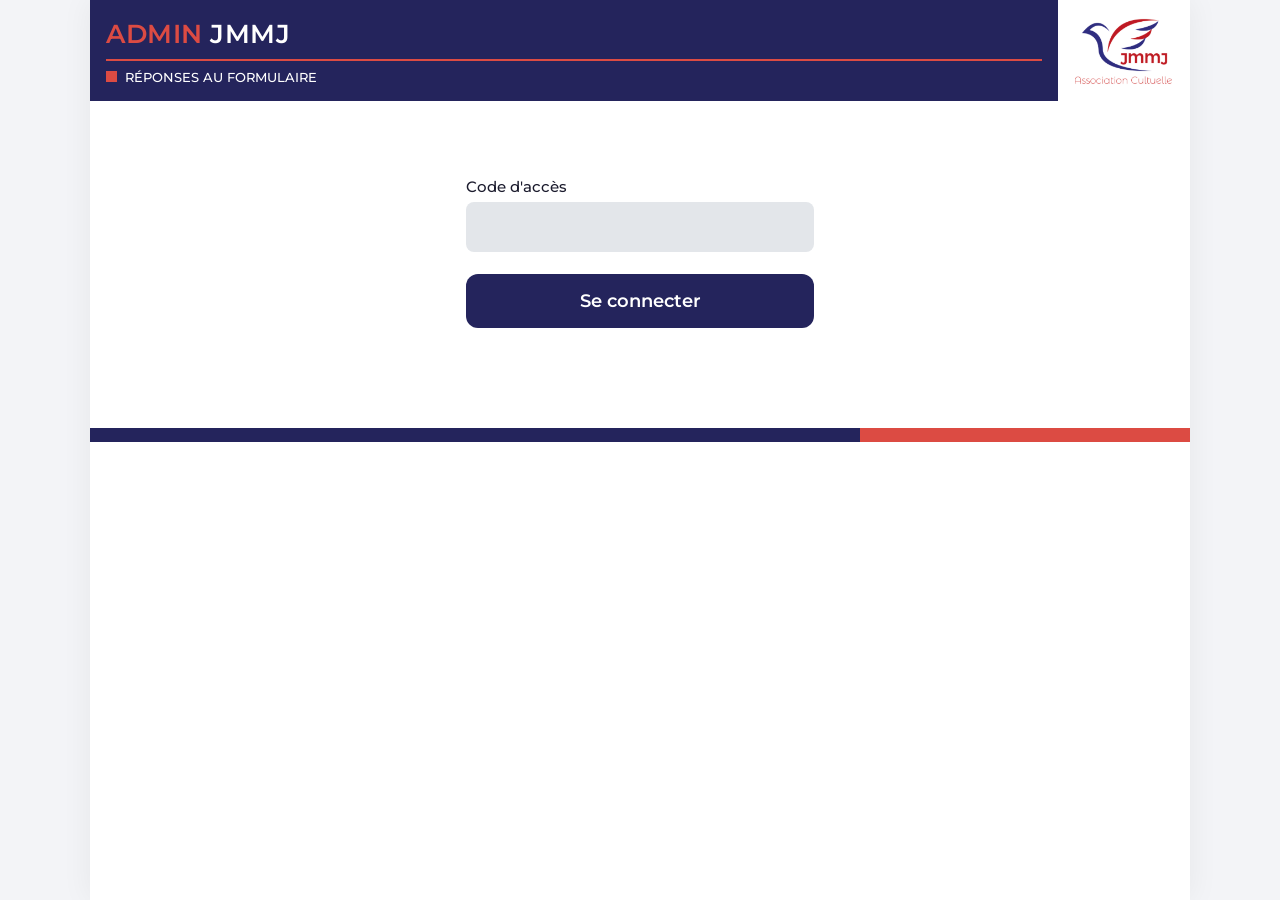
==== admin.html @ ebc32734 "Formulaire mobile, interface admin, export CSV et synchro Google Sheets Co-Authored-By: Claude Opus " ====
<!doctype html>
<html lang="fr">
<head>
  <meta charset="utf-8">
  <meta name="viewport" content="width=device-width, initial-scale=1, viewport-fit=cover">
  <meta name="theme-color" content="#24245c">
  <meta name="robots" content="noindex">
  <title>Admin JMMJ</title>
  <link rel="icon" href="assets/logo.png">
  <link rel="preconnect" href="https://fonts.googleapis.com">
  <link rel="preconnect" href="https://fonts.gstatic.com" crossorigin>
  <link href="https://fonts.googleapis.com/css2?family=Montserrat:wght@400;500;600&display=swap" rel="stylesheet">
  <link rel="stylesheet" href="assets/style.css">
  <style>
    .page { max-width: 1100px; }
    .wrap { padding: 18px 16px 32px; }
    .login { max-width: 380px; margin: 40px auto; }
    .toolbar { display: flex; flex-wrap: wrap; gap: 10px; align-items: center; margin-bottom: 14px; }
    .toolbar input { flex: 1 1 220px; }
    .toolbar .btn { width: auto; margin: 0; padding: 12px 18px; font-size: 15px; }
    .stats { display: grid; grid-template-columns: repeat(auto-fit, minmax(140px, 1fr)); gap: 10px; margin-bottom: 18px; }
    .stat { background: var(--bg); border-radius: 10px; padding: 12px 14px; }
    .stat b { display: block; font-size: 24px; color: var(--navy); }
    .stat span { font-size: 13px; color: var(--muted); }
    .list { display: grid; gap: 10px; }
    .card { border: 1px solid var(--grey); border-radius: 10px; padding: 14px; font-size: 14px; line-height: 1.5; }
    .card-head { display: flex; justify-content: space-between; gap: 10px; align-items: baseline; flex-wrap: wrap; }
    .card-head b { font-size: 16px; }
    .card-head time { color: var(--muted); font-size: 12px; }
    .card a { color: var(--navy); }
    .tags { display: flex; flex-wrap: wrap; gap: 6px; margin-top: 6px; }
    .tag { background: #ececf6; color: var(--navy); border-radius: 999px; padding: 2px 10px; font-size: 12px; }
    .tag.red { background: #fde9e7; color: #a3271f; }
    .pill { font-weight: 600; font-size: 12px; padding: 2px 8px; border-radius: 6px; }
    .pill.yes { background: #e3f4ea; color: var(--ok); }
    .pill.no { background: var(--grey); color: var(--muted); }
    .del { background: none; border: 0; color: var(--muted); font: inherit; font-size: 12px; text-decoration: underline; cursor: pointer; padding: 0; margin-top: 8px; }
    .empty { text-align: center; color: var(--muted); padding: 40px 0; }
    .label-sm { font-size: 12px; color: var(--muted); }
  </style>
</head>
<body>
<div class="page">
  <header class="header">
    <div class="header-title">
      <h1><span class="red">ADMIN</span> JMMJ</h1>
      <div class="rule"></div>
      <div class="sub"><span class="square"></span>Réponses au formulaire</div>
    </div>
    <div class="header-logo"><img src="assets/logo.png" alt="JMMJ Association Culturelle"></div>
  </header>

  <div class="wrap">
    <form class="login" id="login">
      <div class="field">
        <label for="code">Code d'accès</label>
        <input type="password" id="code" autocomplete="current-password" autocapitalize="characters" required>
      </div>
      <div class="error-box" id="login-error"></div>
      <button class="btn" type="submit" id="login-btn">Se connecter</button>
    </form>

    <div id="app" hidden>
      <div class="stats" id="stats"></div>
      <div class="toolbar">
        <input type="search" id="search" placeholder="Rechercher (nom, tél, e-mail)…">
        <button class="btn" type="button" id="csv">Exporter CSV</button>
        <button class="btn secondary" type="button" id="refresh">Actualiser</button>
        <button class="btn secondary" type="button" id="logout">Déconnexion</button>
      </div>
      <div class="list" id="list"></div>
    </div>
  </div>
  <div class="footer-band"></div>
</div>

<script src="config.js"></script>
<script>
const LABELS = {
  cours_hebdo: "Cours hebdomadaires",
  arabe_intensif: "Arabe intensif / CPF / Démetrias",
  coran_tajwid: "Coran / Tajwid / Nouraniya",
  cours_en_ligne: "Cours en ligne",
};
const KEY = "jmmj_admin_code";
const $ = (id) => document.getElementById(id);
let rows = [];

function storage(action, value) {
  try {
    if (action === "get") return sessionStorage.getItem(KEY);
    if (action === "set") sessionStorage.setItem(KEY, value);
    if (action === "del") sessionStorage.removeItem(KEY);
  } catch (_) { return null; }
}

async function rpc(fn, body) {
  const { supabaseUrl, supabaseKey } = window.JMMJ_CONFIG;
  const res = await fetch(`${supabaseUrl}/rest/v1/rpc/${fn}`, {
    method: "POST",
    headers: { "Content-Type": "application/json", apikey: supabaseKey },
    body: JSON.stringify(body),
  });
  const text = await res.text();
  if (!res.ok) {
    const err = new Error(text);
    err.badCode = text.includes("code_invalide");
    throw err;
  }
  return text ? JSON.parse(text) : null;
}

const esc = (s) => String(s ?? "").replace(/[&<>"']/g, (c) => ({ "&": "&amp;", "<": "&lt;", ">": "&gt;", '"': "&quot;", "'": "&#39;" }[c]));
const fmtDate = (iso) => new Date(iso).toLocaleString("fr-FR", { dateStyle: "short", timeStyle: "short" });
const fmtBirth = (d) => (d ? d.split("-").reverse().join("/") : "");
const labels = (arr) => (arr || []).map((v) => LABELS[v] || v);

async function load(code) {
  rows = await rpc("jmmj_admin_list", { p_code: code });
  render();
}

function render() {
  const q = $("search").value.trim().toLowerCase();
  const shown = rows.filter((r) => !q || [r.nom_prenom, r.telephone, r.email].join(" ").toLowerCase().includes(q));

  const count = (group, key) => rows.filter((r) => r[group].includes(key)).length;
  $("stats").innerHTML = [
    [rows.length, "réponses"],
    [rows.filter((r) => r.recontact).length, "à recontacter"],
    ...Object.keys(LABELS).map((k) => [count("pour_vous", k) + count("pour_proches", k), LABELS[k]]),
  ].map(([n, l]) => `<div class="stat"><b>${n}</b><span>${esc(l)}</span></div>`).join("");

  if (!shown.length) {
    $("list").innerHTML = `<div class="empty">${rows.length ? "Aucun résultat." : "Aucune réponse pour l'instant."}</div>`;
    return;
  }
  $("list").innerHTML = shown.map((r) => `
    <div class="card">
      <div class="card-head">
        <b>${esc(r.nom_prenom)}</b>
        <span class="pill ${r.recontact ? "yes" : "no"}">${r.recontact ? "À recontacter" : "Ne pas recontacter"}</span>
      </div>
      <time>${fmtDate(r.created_at)}</time>
      <div>
        ${r.telephone ? `📞 <a href="tel:${esc(r.telephone)}">${esc(r.telephone)}</a>` : ""}
        ${r.telephone && r.email ? " · " : ""}
        ${r.email ? `✉️ <a href="mailto:${esc(r.email)}">${esc(r.email)}</a>` : ""}
        ${r.date_naissance ? ` · né(e) le ${fmtBirth(r.date_naissance)}` : ""}
      </div>
      ${r.pour_vous.length ? `<div class="label-sm" style="margin-top:6px">Pour soi</div><div class="tags">${labels(r.pour_vous).map((l) => `<span class="tag">${esc(l)}</span>`).join("")}</div>` : ""}
      ${r.pour_proches.length ? `<div class="label-sm" style="margin-top:6px">Pour ses proches</div><div class="tags">${labels(r.pour_proches).map((l) => `<span class="tag red">${esc(l)}</span>`).join("")}</div>` : ""}
      <button class="del" data-id="${esc(r.id)}" data-name="${esc(r.nom_prenom)}">Supprimer</button>
    </div>`).join("");
}

function exportCsv() {
  const head = ["Date", "Nom Prénom", "Téléphone", "E-mail", "Date de naissance", "Pour soi", "Pour ses proches", "Recontact"];
  const cell = (v) => `"${String(v ?? "").replace(/"/g, '""')}"`;
  const lines = [...rows].reverse().map((r) => [
    fmtDate(r.created_at), r.nom_prenom, r.telephone, r.email, fmtBirth(r.date_naissance),
    labels(r.pour_vous).join(" | "), labels(r.pour_proches).join(" | "), r.recontact ? "OUI" : "NON",
  ].map(cell).join(";"));
  // BOM + « ; » : s'ouvre directement avec les accents dans Excel (FR)
  const blob = new Blob(["﻿" + [head.map(cell).join(";"), ...lines].join("\r\n")], { type: "text/csv;charset=utf-8" });
  const a = document.createElement("a");
  a.href = URL.createObjectURL(blob);
  a.download = `formulaire-jmmj-${new Date().toISOString().slice(0, 10)}.csv`;
  a.click();
  URL.revokeObjectURL(a.href);
}

function showApp(show) {
  $("login").hidden = show;
  $("app").hidden = !show;
}

$("login").addEventListener("submit", async (e) => {
  e.preventDefault();
  const code = $("code").value.trim().toUpperCase();
  $("login-btn").disabled = true;
  $("login-error").classList.remove("show");
  try {
    await load(code);
    storage("set", code);
    showApp(true);
  } catch (err) {
    $("login-error").textContent = err.badCode ? "Code incorrect." : "Connexion impossible. Réessayez.";
    $("login-error").classList.add("show");
  } finally {
    $("login-btn").disabled = false;
  }
});

$("search").addEventListener("input", render);
$("csv").addEventListener("click", exportCsv);
$("refresh").addEventListener("click", () => load(storage("get")).catch(() => alert("Actualisation impossible.")));
$("logout").addEventListener("click", () => { storage("del"); rows = []; $("code").value = ""; showApp(false); });
$("list").addEventListener("click", async (e) => {
  const btn = e.target.closest(".del");
  if (!btn || !confirm(`Supprimer la réponse de ${btn.dataset.name} ?`)) return;
  const code = storage("get");
  await rpc("jmmj_admin_delete", { p_code: code, p_id: btn.dataset.id });
  await load(code);
});

const saved = storage("get");
if (saved) load(saved).then(() => showApp(true)).catch(() => storage("del"));
</script>
</body>
</html>
---- assets/style.css ----
:root {
  --navy: #24245c;
  --red: #dc4b43;
  --grey: #e3e6ea;
  --bg: #f3f4f7;
  --text: #1c1c2e;
  --muted: #6b6f80;
  --ok: #1f8a4c;
  --radius: 12px;
}

* { box-sizing: border-box; }

html, body {
  margin: 0;
  background: var(--bg);
  color: var(--text);
  font-family: "Montserrat", system-ui, -apple-system, "Segoe UI", Roboto, sans-serif;
  -webkit-text-size-adjust: 100%;
}

.page {
  max-width: 640px;
  margin: 0 auto;
  background: #fff;
  min-height: 100vh;
  box-shadow: 0 0 30px rgba(0, 0, 0, 0.06);
}

/* En-tête */
.header {
  display: flex;
  align-items: stretch;
  background: var(--navy);
}
.header-title {
  flex: 1;
  padding: 20px 16px 16px;
  color: #fff;
}
.header-title h1 {
  margin: 0;
  font-size: 26px;
  font-weight: 600;
  letter-spacing: 0.5px;
  line-height: 1.1;
}
.header-title h1 .red { color: var(--red); }
.header-title .rule {
  height: 2px;
  background: var(--red);
  margin: 10px 0 8px;
}
.header-title .sub {
  display: flex;
  align-items: center;
  gap: 8px;
  font-size: 13px;
  font-weight: 500;
  text-transform: uppercase;
}
.square { width: 11px; height: 11px; background: var(--red); flex: none; }
.square.navy { background: var(--navy); }
.header-logo {
  background: #fff;
  width: 132px;
  display: flex;
  align-items: center;
  justify-content: center;
  padding: 8px;
}
.header-logo img { width: 100%; height: auto; display: block; }

/* Formulaire */
form { padding: 18px 16px 28px; }

.section {
  display: flex;
  align-items: center;
  gap: 10px;
  background: var(--red);
  color: #fff;
  font-size: 17px;
  font-weight: 500;
  padding: 11px 14px;
  margin: 26px 0 14px;
}
.section:first-child { margin-top: 0; }

.field { margin-bottom: 14px; }
.field label {
  display: block;
  font-size: 15px;
  font-weight: 500;
  margin-bottom: 6px;
}
.field label .opt { color: var(--muted); font-weight: 400; font-size: 13px; }

input[type="text"],
input[type="tel"],
input[type="email"],
input[type="password"],
input[type="search"] {
  width: 100%;
  font: inherit;
  font-size: 17px; /* >= 16px : évite le zoom auto sur iPhone */
  padding: 13px 14px;
  border: 2px solid transparent;
  border-radius: 8px;
  background: var(--grey);
  color: var(--text);
  outline: none;
  transition: border-color 0.15s, background 0.15s;
}
input:focus { border-color: var(--navy); background: #fff; }
input.invalid { border-color: var(--red); background: #fff5f4; }

.dob { display: flex; gap: 8px; align-items: center; }
.dob input { text-align: center; }
.dob .dd, .dob .mm { width: 64px; flex: none; }
.dob .yyyy { width: 92px; flex: none; }
.dob span { color: var(--muted); }

.hint { font-size: 13px; color: var(--muted); margin: -6px 0 12px; }

/* Cases à cocher en grosses cartes tactiles */
.choices { display: grid; gap: 10px; }
.choice {
  display: flex;
  align-items: center;
  gap: 14px;
  padding: 14px;
  border: 2px solid var(--grey);
  border-radius: var(--radius);
  font-size: 15px;
  line-height: 1.35;
  cursor: pointer;
  user-select: none;
  -webkit-tap-highlight-color: transparent;
  transition: border-color 0.15s, background 0.15s;
}
.choice input { position: absolute; opacity: 0; pointer-events: none; }
.choice .box {
  width: 26px;
  height: 26px;
  flex: none;
  border-radius: 6px;
  background: var(--grey);
  display: flex;
  align-items: center;
  justify-content: center;
  transition: background 0.15s;
}
.choice .box svg { width: 16px; height: 16px; opacity: 0; }
.choice:has(input:checked) { border-color: var(--navy); background: #f2f2fa; }
.choice:has(input:checked) .box { background: var(--navy); }
.choice:has(input:checked) .box svg { opacity: 1; }
.choice:has(input:focus-visible) { outline: 3px solid rgba(36, 36, 92, 0.3); }

/* Oui / Non */
.recontact {
  margin-top: 28px;
  background: var(--grey);
  border-left: 6px solid var(--navy);
  padding: 16px;
}
.recontact p { margin: 0 0 12px; font-size: 16px; font-weight: 500; }
.yesno { display: grid; grid-template-columns: 1fr 1fr; gap: 10px; }
.yesno .choice { background: #fff; border-color: #fff; justify-content: center; font-size: 17px; font-weight: 600; }
.yesno.invalid .choice { border-color: var(--red); }

.consent { font-size: 12px; color: var(--muted); line-height: 1.5; margin: 18px 0 0; }

.btn {
  display: block;
  width: 100%;
  margin-top: 22px;
  padding: 16px;
  font: inherit;
  font-size: 18px;
  font-weight: 600;
  color: #fff;
  background: var(--navy);
  border: 0;
  border-radius: var(--radius);
  cursor: pointer;
}
.btn:active { transform: translateY(1px); }
.btn[disabled] { opacity: 0.6; cursor: wait; }
.btn.secondary { background: #fff; color: var(--navy); border: 2px solid var(--navy); }
.btn.red { background: var(--red); }

.error-box {
  display: none;
  margin-top: 14px;
  padding: 12px 14px;
  border-radius: 8px;
  background: #fff1f0;
  color: #a3271f;
  font-size: 14px;
}
.error-box.show { display: block; }

/* Confirmation */
.thanks { display: none; padding: 48px 20px 60px; text-align: center; }
.thanks.show { display: block; }
.thanks .check {
  width: 76px;
  height: 76px;
  margin: 0 auto 18px;
  border-radius: 50%;
  background: var(--ok);
  display: flex;
  align-items: center;
  justify-content: center;
}
.thanks h2 { margin: 0 0 10px; color: var(--navy); }
.thanks p { color: var(--muted); line-height: 1.5; }

.footer-band { height: 14px; background: var(--navy); display: flex; justify-content: flex-end; }
.footer-band::after { content: ""; width: 30%; background: var(--red); }
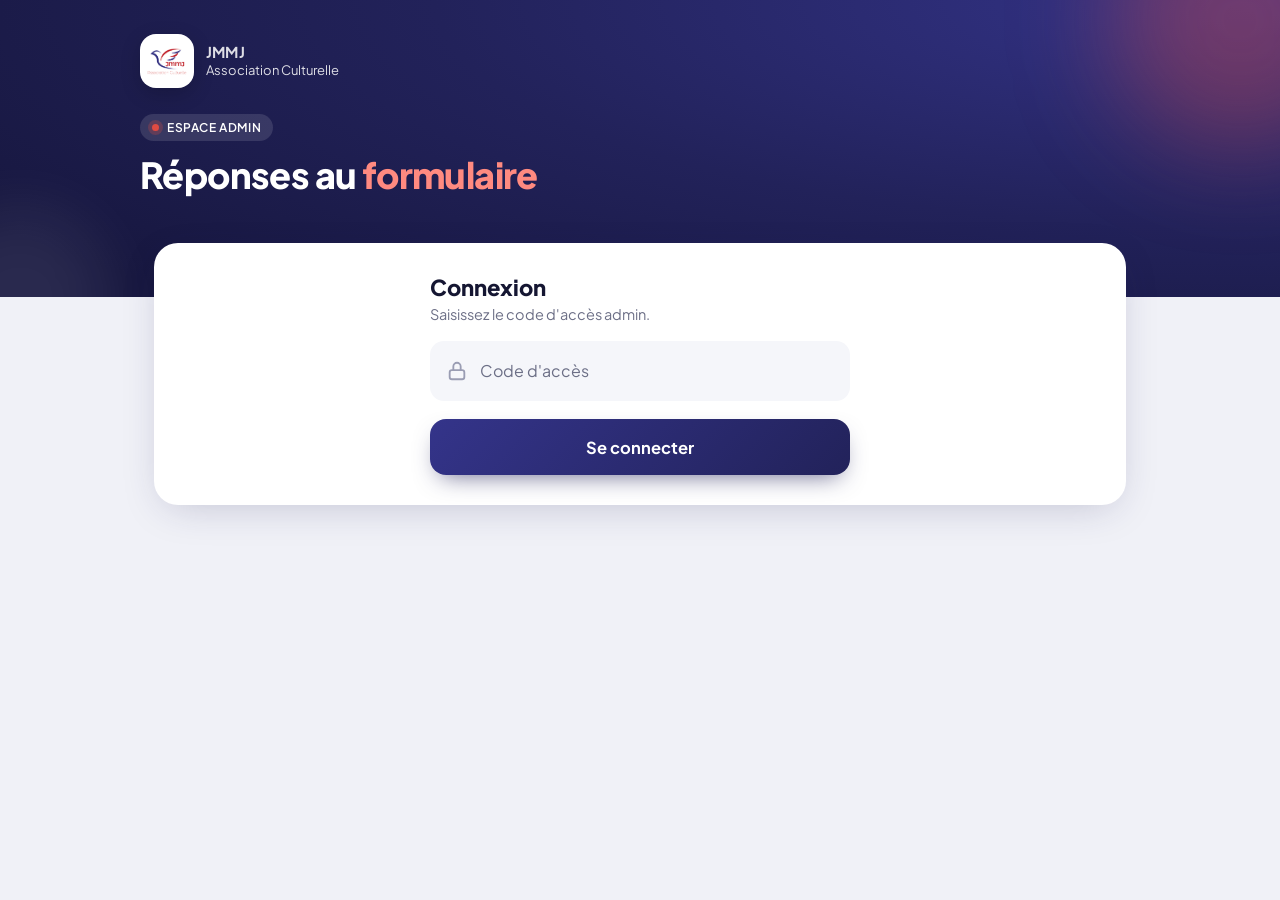
==== commit 57a0ad2a: "Nouveau design : parcours en 3 étapes, cartes tactiles, admin modernisé Co-Authored-By: Claude Opus " ====
--- a/admin.html
+++ b/admin.html
@@ -9,70 +9,79 @@
   <link rel="icon" href="assets/logo.png">
   <link rel="preconnect" href="https://fonts.googleapis.com">
   <link rel="preconnect" href="https://fonts.gstatic.com" crossorigin>
-  <link href="https://fonts.googleapis.com/css2?family=Montserrat:wght@400;500;600&display=swap" rel="stylesheet">
-  <link rel="stylesheet" href="assets/style.css">
+  <link href="https://fonts.googleapis.com/css2?family=Plus+Jakarta+Sans:wght@400;500;600;700;800&display=swap" rel="stylesheet">
+  <link rel="stylesheet" href="assets/app.css">
   <style>
-    .page { max-width: 1100px; }
-    .wrap { padding: 18px 16px 32px; }
-    .login { max-width: 380px; margin: 40px auto; }
-    .toolbar { display: flex; flex-wrap: wrap; gap: 10px; align-items: center; margin-bottom: 14px; }
-    .toolbar input { flex: 1 1 220px; }
-    .toolbar .btn { width: auto; margin: 0; padding: 12px 18px; font-size: 15px; }
-    .stats { display: grid; grid-template-columns: repeat(auto-fit, minmax(140px, 1fr)); gap: 10px; margin-bottom: 18px; }
-    .stat { background: var(--bg); border-radius: 10px; padding: 12px 14px; }
-    .stat b { display: block; font-size: 24px; color: var(--navy); }
-    .stat span { font-size: 13px; color: var(--muted); }
-    .list { display: grid; gap: 10px; }
-    .card { border: 1px solid var(--grey); border-radius: 10px; padding: 14px; font-size: 14px; line-height: 1.5; }
-    .card-head { display: flex; justify-content: space-between; gap: 10px; align-items: baseline; flex-wrap: wrap; }
-    .card-head b { font-size: 16px; }
-    .card-head time { color: var(--muted); font-size: 12px; }
-    .card a { color: var(--navy); }
-    .tags { display: flex; flex-wrap: wrap; gap: 6px; margin-top: 6px; }
-    .tag { background: #ececf6; color: var(--navy); border-radius: 999px; padding: 2px 10px; font-size: 12px; }
-    .tag.red { background: #fde9e7; color: #a3271f; }
-    .pill { font-weight: 600; font-size: 12px; padding: 2px 8px; border-radius: 6px; }
-    .pill.yes { background: #e3f4ea; color: var(--ok); }
-    .pill.no { background: var(--grey); color: var(--muted); }
-    .del { background: none; border: 0; color: var(--muted); font: inherit; font-size: 12px; text-decoration: underline; cursor: pointer; padding: 0; margin-top: 8px; }
-    .empty { text-align: center; color: var(--muted); padding: 40px 0; }
-    .label-sm { font-size: 12px; color: var(--muted); }
+    .shell { max-width: 1000px; padding-bottom: 40px; }
+    .login { max-width: 420px; margin: 0 auto; }
+    .login .btn { width: 100%; margin-top: 6px; }
+    .toolbar { display: flex; flex-wrap: wrap; gap: 8px; margin-bottom: 16px; }
+    .search { flex: 1 1 240px; height: 50px; padding: 0 16px; font: inherit; font-size: 16px; border: 1.5px solid transparent; border-radius: 14px; background: var(--field); outline: none; }
+    .search:focus { border-color: var(--navy); background: #fff; }
+    .toolbar .btn { flex: 0 0 auto; height: 50px; padding: 0 18px; font-size: 15px; }
+    .btn.light { background: #fff; color: var(--navy); border: 1.5px solid var(--line); box-shadow: none; }
+    .stats { display: grid; grid-template-columns: repeat(auto-fit, minmax(150px, 1fr)); gap: 10px; margin-bottom: 18px; }
+    .stat { background: var(--field); border-radius: 16px; padding: 14px 16px; }
+    .stat b { display: block; font-size: 26px; font-weight: 800; color: var(--navy); }
+    .stat span { font-size: 12.5px; color: var(--muted); }
+    .stat.hl { background: linear-gradient(135deg, var(--navy-2), var(--navy)); }
+    .stat.hl b, .stat.hl span { color: #fff; }
+    .list { display: grid; gap: 10px; grid-template-columns: repeat(auto-fill, minmax(300px, 1fr)); }
+    .item { border: 1.5px solid var(--line); border-radius: 18px; padding: 16px; font-size: 14px; line-height: 1.55; }
+    .item-head { display: flex; justify-content: space-between; gap: 10px; align-items: flex-start; }
+    .item-head b { font-size: 16px; }
+    .item time { display: block; color: var(--muted); font-size: 12px; margin-bottom: 8px; }
+    .item a { color: var(--navy); font-weight: 600; text-decoration: none; }
+    .tags { display: flex; flex-wrap: wrap; gap: 6px; margin-top: 4px; }
+    .tag { background: #ececf8; color: var(--navy); border-radius: 999px; padding: 3px 10px; font-size: 12px; font-weight: 600; }
+    .tag.red { background: var(--red-soft); color: #b42318; }
+    .pill { flex: none; font-weight: 700; font-size: 11.5px; padding: 4px 9px; border-radius: 8px; }
+    .pill.yes { background: #e2f6ec; color: var(--ok); }
+    .pill.no { background: var(--field); color: var(--muted); }
+    .del { background: none; border: 0; color: var(--muted); font-size: 12px; text-decoration: underline; cursor: pointer; padding: 0; margin-top: 10px; }
+    .empty { text-align: center; color: var(--muted); padding: 40px 0; grid-column: 1 / -1; }
+    .label-sm { font-size: 11.5px; font-weight: 700; text-transform: uppercase; letter-spacing: 0.5px; color: var(--muted); margin-top: 10px; }
   </style>
 </head>
 <body>
 <div class="page">
-  <header class="header">
-    <div class="header-title">
-      <h1><span class="red">ADMIN</span> JMMJ</h1>
-      <div class="rule"></div>
-      <div class="sub"><span class="square"></span>Réponses au formulaire</div>
+<header class="hero">
+  <div class="hero-inner" style="max-width:1000px">
+    <div class="brand">
+      <div class="brand-logo"><img src="assets/logo.png" alt=""></div>
+      <div class="brand-text"><b>JMMJ</b>Association Culturelle</div>
     </div>
-    <div class="header-logo"><img src="assets/logo.png" alt="JMMJ Association Culturelle"></div>
-  </header>
-
-  <div class="wrap">
+    <div class="eyebrow"><i></i>Espace admin</div>
+    <h1>Réponses au <em>formulaire</em></h1>
+  </div>
+</header>
+
+<main class="shell">
+  <div class="card">
     <form class="login" id="login">
+      <h2 style="margin:0 0 4px;font-size:22px;font-weight:800">Connexion</h2>
+      <p style="margin:0 0 18px;color:var(--muted);font-size:14.5px">Saisissez le code d'accès admin.</p>
       <div class="field">
+        <input type="password" id="code" placeholder=" " autocomplete="current-password" autocapitalize="characters">
         <label for="code">Code d'accès</label>
-        <input type="password" id="code" autocomplete="current-password" autocapitalize="characters" required>
-      </div>
-      <div class="error-box" id="login-error"></div>
+        <svg viewBox="0 0 24 24" fill="none" stroke="currentColor" stroke-width="2" stroke-linecap="round"><rect x="4" y="11" width="16" height="10" rx="2.5"/><path d="M8 11V7a4 4 0 0 1 8 0v4"/></svg>
+      </div>
+      <div class="error" id="login-error"></div>
       <button class="btn" type="submit" id="login-btn">Se connecter</button>
     </form>
 
     <div id="app" hidden>
       <div class="stats" id="stats"></div>
       <div class="toolbar">
-        <input type="search" id="search" placeholder="Rechercher (nom, tél, e-mail)…">
-        <button class="btn" type="button" id="csv">Exporter CSV</button>
-        <button class="btn secondary" type="button" id="refresh">Actualiser</button>
-        <button class="btn secondary" type="button" id="logout">Déconnexion</button>
+        <input type="search" class="search" id="search" placeholder="Rechercher…">
+        <button class="btn red" type="button" id="csv">Exporter CSV</button>
+        <button class="btn light" type="button" id="refresh">Actualiser</button>
+        <button class="btn light" type="button" id="logout">Déconnexion</button>
       </div>
       <div class="list" id="list"></div>
     </div>
   </div>
-  <div class="footer-band"></div>
-</div>
+</main>
 
 <script src="config.js"></script>
 <script>
@@ -129,17 +138,17 @@
     [rows.length, "réponses"],
     [rows.filter((r) => r.recontact).length, "à recontacter"],
     ...Object.keys(LABELS).map((k) => [count("pour_vous", k) + count("pour_proches", k), LABELS[k]]),
-  ].map(([n, l]) => `<div class="stat"><b>${n}</b><span>${esc(l)}</span></div>`).join("");
+  ].map(([n, l], i) => `<div class="stat${i < 2 ? " hl" : ""}"><b>${n}</b><span>${esc(l)}</span></div>`).join("");
 
   if (!shown.length) {
     $("list").innerHTML = `<div class="empty">${rows.length ? "Aucun résultat." : "Aucune réponse pour l'instant."}</div>`;
     return;
   }
   $("list").innerHTML = shown.map((r) => `
-    <div class="card">
-      <div class="card-head">
+    <div class="item">
+      <div class="item-head">
         <b>${esc(r.nom_prenom)}</b>
-        <span class="pill ${r.recontact ? "yes" : "no"}">${r.recontact ? "À recontacter" : "Ne pas recontacter"}</span>
+        <span class="pill ${r.recontact ? "yes" : "no"}">${r.recontact ? "À recontacter" : "Pas de rappel"}</span>
       </div>
       <time>${fmtDate(r.created_at)}</time>
       <div>
@@ -148,8 +157,8 @@
         ${r.email ? `✉️ <a href="mailto:${esc(r.email)}">${esc(r.email)}</a>` : ""}
         ${r.date_naissance ? ` · né(e) le ${fmtBirth(r.date_naissance)}` : ""}
       </div>
-      ${r.pour_vous.length ? `<div class="label-sm" style="margin-top:6px">Pour soi</div><div class="tags">${labels(r.pour_vous).map((l) => `<span class="tag">${esc(l)}</span>`).join("")}</div>` : ""}
-      ${r.pour_proches.length ? `<div class="label-sm" style="margin-top:6px">Pour ses proches</div><div class="tags">${labels(r.pour_proches).map((l) => `<span class="tag red">${esc(l)}</span>`).join("")}</div>` : ""}
+      ${r.pour_vous.length ? `<div class="label-sm">Pour soi</div><div class="tags">${labels(r.pour_vous).map((l) => `<span class="tag">${esc(l)}</span>`).join("")}</div>` : ""}
+      ${r.pour_proches.length ? `<div class="label-sm">Pour ses proches</div><div class="tags">${labels(r.pour_proches).map((l) => `<span class="tag red">${esc(l)}</span>`).join("")}</div>` : ""}
       <button class="del" data-id="${esc(r.id)}" data-name="${esc(r.nom_prenom)}">Supprimer</button>
     </div>`).join("");
 }
--- a/assets/app.css
+++ b/assets/app.css
@@ -0,0 +1,256 @@
+[hidden] { display: none !important; }
+
+:root {
+  --navy: #22225a;
+  --navy-2: #34348a;
+  --red: #e04b42;
+  --red-soft: #fdecea;
+  --ink: #151632;
+  --muted: #6c6f86;
+  --line: #e7e8f0;
+  --field: #f5f6fa;
+  --bg: #f0f1f7;
+  --card: #ffffff;
+  --ok: #17a05d;
+  --radius: 18px;
+  --shadow: 0 10px 40px -12px rgba(34, 34, 90, 0.25);
+  --ease: cubic-bezier(0.2, 0.8, 0.2, 1);
+}
+
+* { box-sizing: border-box; }
+html, body { margin: 0; }
+body {
+  background: var(--bg);
+  color: var(--ink);
+  font-family: "Plus Jakarta Sans", system-ui, -apple-system, "Segoe UI", Roboto, sans-serif;
+  -webkit-font-smoothing: antialiased;
+  -webkit-text-size-adjust: 100%;
+}
+button { font: inherit; color: inherit; }
+
+/* ---------- Hero ---------- */
+.hero {
+  position: relative;
+  overflow: hidden;
+  background: radial-gradient(120% 140% at 100% 0%, var(--navy-2) 0%, var(--navy) 55%, #17173f 100%);
+  color: #fff;
+  padding: 22px 20px 78px;
+}
+.hero::before, .hero::after {
+  content: "";
+  position: absolute;
+  border-radius: 50%;
+  pointer-events: none;
+}
+.hero::before { width: 260px; height: 260px; right: -90px; top: -110px; background: rgba(224, 75, 66, 0.35); filter: blur(50px); }
+.hero::after { width: 180px; height: 180px; left: -70px; bottom: -90px; background: rgba(255, 255, 255, 0.08); filter: blur(30px); }
+.hero-inner { position: relative; max-width: 560px; margin: 0 auto; }
+.brand { display: flex; align-items: center; gap: 12px; }
+.brand-logo {
+  width: 54px; height: 54px; flex: none;
+  border-radius: 16px; background: #fff;
+  display: grid; place-items: center;
+  box-shadow: 0 6px 20px rgba(0, 0, 0, 0.18);
+}
+.brand-logo img { width: 46px; height: auto; }
+.brand-text { font-size: 13px; line-height: 1.35; opacity: 0.85; }
+.brand-text b { display: block; font-size: 15px; opacity: 1; letter-spacing: 0.2px; }
+.eyebrow {
+  display: inline-flex; align-items: center; gap: 8px;
+  margin-top: 26px; padding: 6px 12px;
+  border-radius: 999px; background: rgba(255, 255, 255, 0.12);
+  font-size: 12px; font-weight: 600; letter-spacing: 0.6px; text-transform: uppercase;
+}
+.eyebrow i { width: 7px; height: 7px; border-radius: 50%; background: var(--red); box-shadow: 0 0 0 4px rgba(224, 75, 66, 0.25); }
+.hero h1 { margin: 14px 0 6px; font-size: 30px; line-height: 1.12; font-weight: 800; letter-spacing: -0.6px; }
+.hero h1 em { font-style: normal; color: #ff8a80; }
+.hero p { margin: 0; font-size: 15px; opacity: 0.8; }
+
+/* ---------- Carte principale ---------- */
+.shell { max-width: 560px; margin: -54px auto 0; padding: 0 14px 120px; position: relative; }
+.card {
+  background: var(--card);
+  border-radius: 24px;
+  box-shadow: var(--shadow);
+  padding: 22px 18px 24px;
+}
+
+.progress { display: flex; align-items: center; gap: 12px; margin-bottom: 22px; }
+.progress-bar { flex: 1; height: 6px; border-radius: 99px; background: var(--line); overflow: hidden; }
+.progress-bar span { display: block; height: 100%; width: 33%; border-radius: inherit; background: linear-gradient(90deg, var(--navy), var(--red)); transition: width 0.5s var(--ease); }
+.progress small { font-size: 12px; font-weight: 600; color: var(--muted); white-space: nowrap; }
+
+.step { display: none; animation: in 0.45s var(--ease); }
+.step.active { display: block; }
+.step.back { animation-name: in-back; }
+@keyframes in { from { opacity: 0; transform: translateX(24px); } to { opacity: 1; transform: none; } }
+@keyframes in-back { from { opacity: 0; transform: translateX(-24px); } to { opacity: 1; transform: none; } }
+
+.step h2 { margin: 0 0 4px; font-size: 22px; font-weight: 800; letter-spacing: -0.3px; }
+.step .lead { margin: 0 0 20px; color: var(--muted); font-size: 14.5px; line-height: 1.5; }
+
+/* ---------- Champs ---------- */
+.field { position: relative; margin-bottom: 12px; }
+.field input {
+  width: 100%;
+  height: 60px;
+  padding: 24px 16px 8px 50px;
+  font: inherit; font-size: 17px; font-weight: 500;
+  color: var(--ink);
+  background: var(--field);
+  border: 1.5px solid transparent;
+  border-radius: 14px;
+  outline: none;
+  transition: border-color 0.2s, background 0.2s, box-shadow 0.2s;
+}
+.field label {
+  position: absolute; left: 50px; top: 19px;
+  font-size: 16px; color: var(--muted);
+  pointer-events: none;
+  transition: all 0.18s var(--ease);
+}
+.field input:focus, .field input:not(:placeholder-shown) { background: #fff; border-color: var(--line); }
+.field input:focus { border-color: var(--navy); box-shadow: 0 0 0 4px rgba(34, 34, 90, 0.08); }
+.field input:focus + label, .field input:not(:placeholder-shown) + label { top: 9px; font-size: 11.5px; font-weight: 600; letter-spacing: 0.3px; color: var(--navy); }
+.field svg { position: absolute; left: 16px; top: 19px; width: 22px; height: 22px; color: #9a9db3; transition: color 0.2s; }
+.field:focus-within svg { color: var(--navy); }
+.field.invalid input { border-color: var(--red); background: #fffafa; }
+.field.invalid svg { color: var(--red); }
+
+.sub-label { display: flex; justify-content: space-between; align-items: baseline; margin: 18px 2px 8px; font-size: 14px; font-weight: 700; }
+.sub-label span { font-weight: 500; font-size: 12.5px; color: var(--muted); }
+.dob { display: grid; grid-template-columns: 1fr 1fr 1.5fr; gap: 8px; }
+.dob input {
+  height: 56px; width: 100%; text-align: center;
+  font: inherit; font-size: 18px; font-weight: 600; letter-spacing: 1px;
+  background: var(--field); border: 1.5px solid transparent; border-radius: 14px; outline: none;
+  transition: border-color 0.2s, background 0.2s;
+}
+.dob input::placeholder { color: #b3b5c7; font-weight: 500; }
+.dob input:focus { border-color: var(--navy); background: #fff; }
+.dob.invalid input { border-color: var(--red); }
+
+.note { display: flex; gap: 8px; align-items: center; margin: 2px 2px 0; font-size: 12.5px; color: var(--muted); }
+.note::before { content: ""; width: 6px; height: 6px; border-radius: 50%; background: #c4c6d6; flex: none; }
+
+/* ---------- Offres ---------- */
+.offers { display: grid; gap: 12px; }
+.offer {
+  border: 1.5px solid var(--line);
+  border-radius: var(--radius);
+  padding: 14px;
+  transition: border-color 0.25s, box-shadow 0.25s, background 0.25s;
+}
+.offer.on { border-color: rgba(34, 34, 90, 0.35); box-shadow: 0 8px 24px -14px rgba(34, 34, 90, 0.5); }
+.offer-head { display: flex; gap: 12px; align-items: center; }
+.offer-icon {
+  width: 44px; height: 44px; flex: none; border-radius: 13px;
+  display: grid; place-items: center;
+  background: var(--red-soft); color: var(--red);
+}
+.offer-icon svg { width: 22px; height: 22px; }
+.offer h3 { margin: 0; font-size: 15.5px; font-weight: 700; }
+.offer p { margin: 2px 0 0; font-size: 12.5px; color: var(--muted); }
+.toggles { display: grid; grid-template-columns: 1fr 1fr; gap: 8px; margin-top: 12px; }
+.toggle {
+  display: flex; align-items: center; justify-content: center; gap: 7px;
+  height: 44px; border-radius: 12px;
+  border: 1.5px solid var(--line); background: #fff;
+  font-size: 14px; font-weight: 600; color: var(--muted);
+  cursor: pointer; -webkit-tap-highlight-color: transparent;
+  transition: all 0.2s var(--ease);
+}
+.toggle svg { width: 16px; height: 16px; }
+.toggle .tick { display: none; }
+.toggle[aria-pressed="true"] { background: var(--navy); border-color: var(--navy); color: #fff; }
+.toggle[aria-pressed="true"] .tick { display: block; }
+.toggle[aria-pressed="true"] .plus { display: none; }
+.toggle:active { transform: scale(0.97); }
+
+/* ---------- Oui / Non ---------- */
+.yesno { display: grid; gap: 10px; }
+.yn {
+  display: flex; align-items: center; gap: 14px;
+  width: 100%; padding: 16px; text-align: left;
+  border: 1.5px solid var(--line); border-radius: var(--radius); background: #fff;
+  cursor: pointer; -webkit-tap-highlight-color: transparent;
+  transition: all 0.2s var(--ease);
+}
+.yn .emoji { width: 46px; height: 46px; flex: none; border-radius: 14px; display: grid; place-items: center; font-size: 22px; background: var(--field); transition: background 0.2s; }
+.yn b { display: block; font-size: 16px; }
+.yn small { color: var(--muted); font-size: 13px; }
+.yn .radio { margin-left: auto; width: 24px; height: 24px; flex: none; border-radius: 50%; border: 2px solid #cfd1de; transition: all 0.2s; }
+.yn[aria-checked="true"] { border-color: var(--navy); background: #f7f7fd; }
+.yn[aria-checked="true"] .radio { border: 7px solid var(--navy); }
+.yn[aria-checked="true"] .emoji { background: #fff; }
+.yesno.invalid .yn { border-color: var(--red); }
+
+.recap { margin-top: 18px; padding: 14px 16px; border-radius: 14px; background: var(--field); font-size: 13.5px; line-height: 1.6; }
+.recap b { display: block; font-size: 12px; text-transform: uppercase; letter-spacing: 0.6px; color: var(--muted); margin-bottom: 4px; }
+.consent { margin: 14px 2px 0; font-size: 12px; line-height: 1.55; color: var(--muted); }
+
+.error {
+  display: none; margin-top: 14px; padding: 12px 14px;
+  border-radius: 12px; background: var(--red-soft); color: #b42318;
+  font-size: 14px; font-weight: 500;
+}
+.error.show { display: block; animation: shake 0.35s; }
+@keyframes shake { 25% { transform: translateX(-4px); } 75% { transform: translateX(4px); } }
+
+/* ---------- Barre d'action ---------- */
+.actions {
+  position: fixed; left: 0; right: 0; bottom: 0; z-index: 10;
+  padding: 12px 14px calc(12px + env(safe-area-inset-bottom));
+  background: rgba(240, 241, 247, 0.85);
+  backdrop-filter: blur(14px); -webkit-backdrop-filter: blur(14px);
+  border-top: 1px solid rgba(34, 34, 90, 0.06);
+}
+.actions-inner { max-width: 560px; margin: 0 auto; display: flex; gap: 10px; }
+.btn {
+  flex: 1; height: 56px; border: 0; border-radius: 16px;
+  display: inline-flex; align-items: center; justify-content: center; gap: 8px;
+  font-size: 16.5px; font-weight: 700; color: #fff;
+  background: linear-gradient(135deg, var(--navy-2), var(--navy));
+  box-shadow: 0 10px 24px -10px rgba(34, 34, 90, 0.7);
+  cursor: pointer; -webkit-tap-highlight-color: transparent;
+  transition: transform 0.15s, opacity 0.2s;
+}
+.btn svg { width: 20px; height: 20px; }
+.btn:active { transform: scale(0.98); }
+.btn[disabled] { opacity: 0.6; cursor: wait; }
+.btn.ghost { flex: 0 0 56px; background: #fff; color: var(--navy); box-shadow: none; border: 1.5px solid var(--line); }
+.btn.red { background: linear-gradient(135deg, #f0645b, var(--red)); box-shadow: 0 10px 24px -10px rgba(224, 75, 66, 0.8); }
+.spinner { width: 20px; height: 20px; border-radius: 50%; border: 2.5px solid rgba(255, 255, 255, 0.4); border-top-color: #fff; animation: spin 0.7s linear infinite; }
+@keyframes spin { to { transform: rotate(360deg); } }
+
+/* ---------- Merci ---------- */
+.done { text-align: center; padding: 18px 4px 8px; }
+.done-badge {
+  width: 92px; height: 92px; margin: 0 auto 18px; border-radius: 50%;
+  display: grid; place-items: center;
+  background: radial-gradient(circle at 30% 30%, #2fd07f, var(--ok));
+  box-shadow: 0 14px 34px -10px rgba(23, 160, 93, 0.6);
+  animation: pop 0.6s var(--ease);
+}
+.done-badge svg { width: 46px; height: 46px; stroke-dasharray: 30; stroke-dashoffset: 30; animation: draw 0.5s 0.3s var(--ease) forwards; }
+@keyframes pop { 0% { transform: scale(0.4); opacity: 0; } 70% { transform: scale(1.08); } 100% { transform: scale(1); opacity: 1; } }
+@keyframes draw { to { stroke-dashoffset: 0; } }
+.done h2 { margin: 0 0 8px; font-size: 26px; font-weight: 800; }
+.done p { margin: 0 auto 22px; max-width: 320px; color: var(--muted); line-height: 1.55; }
+.done .btn { width: 100%; flex: none; background: #fff; color: var(--navy); border: 1.5px solid var(--line); box-shadow: none; }
+
+.foot { text-align: center; font-size: 12px; color: #9a9db3; margin-top: 20px; }
+
+@media (min-width: 640px) {
+  .hero { padding: 34px 20px 96px; }
+  .hero h1 { font-size: 36px; }
+  .card { padding: 30px 28px; }
+}
+@media (prefers-reduced-motion: reduce) {
+  *, *::before, *::after { animation: none !important; transition: none !important; }
+}
+
+/* En-tête compact après l'étape 1 */
+body.compact .hero { padding-bottom: 70px; }
+body.compact .hero .eyebrow, body.compact .hero p { display: none; }
+body.compact .hero h1 { font-size: 22px; margin-top: 16px; }
